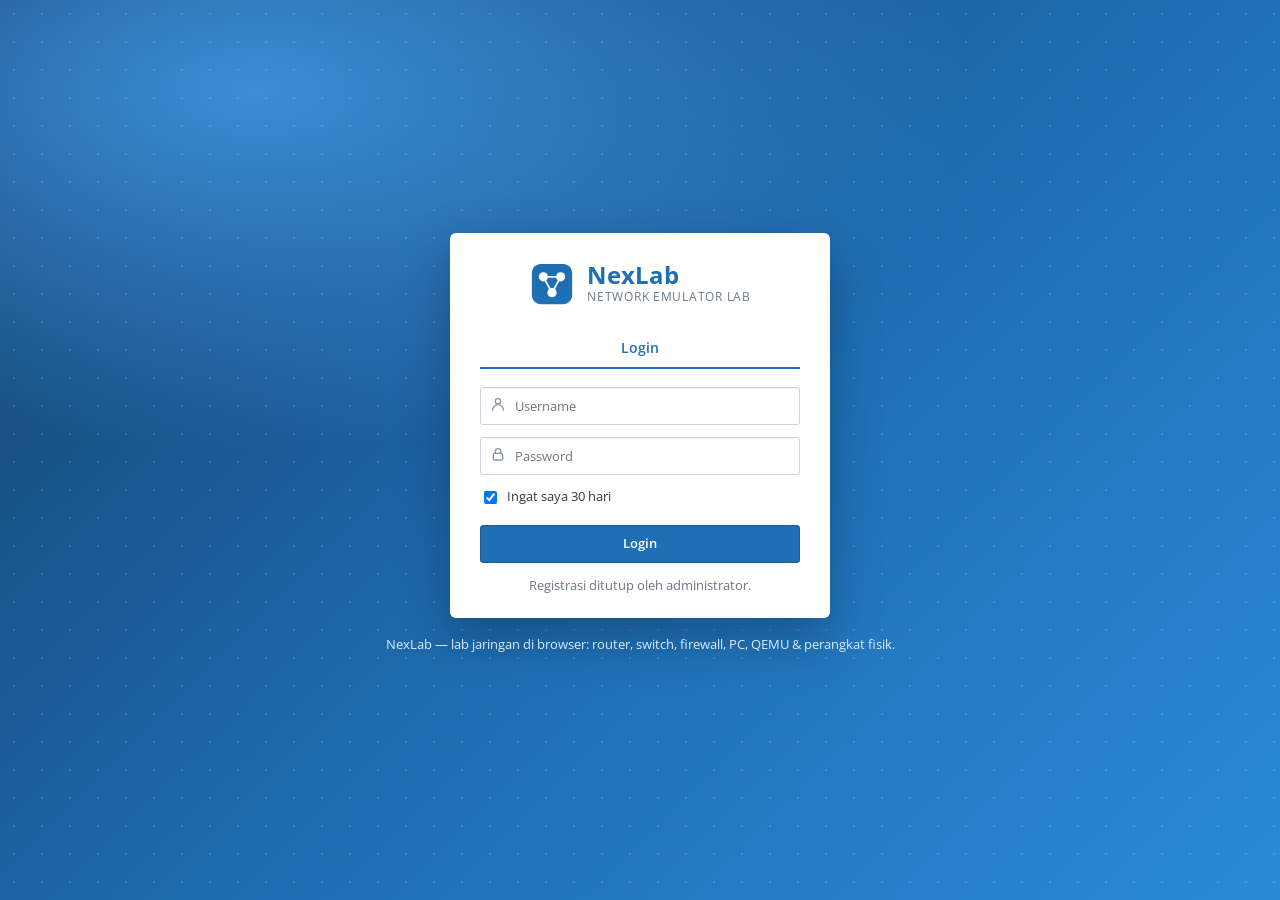
==== static/index.html @ fd07cc20 "Add OS-specific installers and release workflows Co-authored-by: Copilot <223556219+Copilot@users.no" ====
<!doctype html>
<html lang="id">
<head>
<meta charset="utf-8">
<meta name="viewport" content="width=device-width,initial-scale=1">
<title>NexLab — Lab Jaringan Pribadi</title>
<link rel="icon" href="data:image/svg+xml,%3Csvg xmlns='http://www.w3.org/2000/svg' viewBox='0 0 32 32'%3E%3Crect x='2' y='2' width='28' height='28' rx='6' fill='%231F6FB5'/%3E%3Ccircle cx='10' cy='11' r='3.2' fill='%23fff'/%3E%3Ccircle cx='22' cy='11' r='3.2' fill='%23fff'/%3E%3Ccircle cx='16' cy='22' r='3.2' fill='%23fff'/%3E%3Cpath d='M10 11L22 11L16 22Z' fill='none' stroke='%23fff' stroke-width='1.4'/%3E%3C/svg%3E">
<link rel="preconnect" href="https://fonts.googleapis.com">
<link href="https://fonts.googleapis.com/css2?family=Open+Sans:wght@400;600;700&family=JetBrains+Mono:wght@400;600&display=swap" rel="stylesheet">
<link rel="stylesheet" href="/static/vendor/xterm.css">
<link rel="stylesheet" href="/static/css/app.css?v=pnet3">
<script type="importmap">{"imports":{"three":"/static/vendor/three.module.min.js","three/addons/":"/static/vendor/addons/"}}</script>
</head>
<body>

<!-- ============ AUTH ============ -->
<section id="auth" class="hidden">
  <div class="auth-box">
    <div class="auth-logo">
      <svg class="brand-mark lg" viewBox="0 0 32 32"><rect x="2" y="2" width="28" height="28" rx="6" fill="#1F6FB5"/><circle cx="10" cy="11" r="3.2" fill="#fff"/><circle cx="22" cy="11" r="3.2" fill="#fff"/><circle cx="16" cy="22" r="3.2" fill="#fff"/><path d="M10 11L22 11L16 22Z" fill="none" stroke="#fff" stroke-width="1.2"/></svg>
      <div><div class="auth-title" id="brandTitle">NexLab</div><div class="auth-sub">Network Emulator Lab</div></div>
    </div>
    <div class="tabs" role="tablist">
      <button id="tabLogin" class="act" role="tab">Login</button>
      <button id="tabReg" role="tab">Daftar</button>
    </div>
    <form id="fLogin">
      <div class="field ico"><label for="lu">Username</label><span class="fi" data-ico="user"></span><input class="input" id="lu" autocomplete="username" placeholder="Username" required></div>
      <div class="field ico"><label for="lp">Password</label><span class="fi" data-ico="lock"></span><input class="input" id="lp" type="password" autocomplete="current-password" placeholder="Password" required></div>
      <label class="check"><input type="checkbox" id="lr" checked> Ingat saya 30 hari</label>
      <div class="err" id="lerr"></div>
      <button class="btn primary block">Login</button>
    </form>
    <form id="fReg" class="hidden">
      <div class="field"><label for="rn">Nama lengkap</label><input class="input" id="rn" autocomplete="name"></div>
      <div class="field"><label for="ru">Username</label><input class="input" id="ru" autocomplete="username" required pattern="[a-z0-9_.\-]{3,32}" title="3-32 karakter: huruf kecil, angka, . _ -"></div>
      <div class="field"><label for="rp">Password</label><input class="input" id="rp" type="password" minlength="6" autocomplete="new-password" required></div>
      <div class="field"><label for="rp2">Ulangi password</label><input class="input" id="rp2" type="password" minlength="6" autocomplete="new-password" required></div>
      <div class="err" id="rerr"></div>
      <button class="btn primary block">Buat akun</button>
    </form>
    <p class="auth-note" id="authNote"></p>
  </div>
  <p class="auth-foot">NexLab — lab jaringan di browser: router, switch, firewall, PC, QEMU &amp; perangkat fisik.</p>
</section>

<!-- ============ APP SHELL ============ -->
<section id="shell" class="hidden">
  <header class="topbar">
    <div class="brand"><svg class="brand-mark" viewBox="0 0 32 32"><rect x="2" y="2" width="28" height="28" rx="6" fill="#fff"/><circle cx="10" cy="11" r="3.2" fill="#1F6FB5"/><circle cx="22" cy="11" r="3.2" fill="#1F6FB5"/><circle cx="16" cy="22" r="3.2" fill="#1F6FB5"/><path d="M10 11L22 11L16 22Z" fill="none" stroke="#1F6FB5" stroke-width="1.2"/></svg><span class="appTitle">NexLab</span></div>
    <nav class="nav">
      <a href="#/labs" data-nav="labs" data-ico="home">Main</a>
      <a href="#/system" data-nav="system" data-ico="gauge">Status sistem</a>
      <a href="#/users" data-nav="users" data-ico="users" class="admin-only">Manajemen user</a>
      <a href="#/help" data-nav="help" data-ico="help">Panduan</a>
    </nav>
    <div class="user-chip">
      <button class="user-btn" id="avatarBtn" title="Akun"><span class="avatar" data-ico="user"></span><span id="whoami"></span><span class="car" data-ico="caret"></span></button>
    </div>
  </header>
  <main id="view" class="page"></main>
</section>

<div id="toasts" aria-live="polite"></div>

<script src="/static/vendor/xterm.js"></script>
<script src="/static/vendor/addon-fit.js"></script>
<script src="/static/js/icons.js?v=pnet3"></script>
<script src="/static/js/console.js?v=pnet3"></script>
<script src="/static/js/guide-data.js?v=pnet3"></script>
<script src="/static/js/guide.js?v=pnet3"></script>
<script src="/static/js/editor.js?v=pnet3"></script>
<script src="/static/js/editor-plus.js?v=pnet3"></script>
<script src="/static/js/app.js?v=pnet3"></script>
</body>
</html>
---- static/vendor/xterm.css ----
/**
 * Copyright (c) 2014 The xterm.js authors. All rights reserved.
 * Copyright (c) 2012-2013, Christopher Jeffrey (MIT License)
 * https://github.com/chjj/term.js
 * @license MIT
 *
 * Permission is hereby granted, free of charge, to any person obtaining a copy
 * of this software and associated documentation files (the "Software"), to deal
 * in the Software without restriction, including without limitation the rights
 * to use, copy, modify, merge, publish, distribute, sublicense, and/or sell
 * copies of the Software, and to permit persons to whom the Software is
 * furnished to do so, subject to the following conditions:
 *
 * The above copyright notice and this permission notice shall be included in
 * all copies or substantial portions of the Software.
 *
 * THE SOFTWARE IS PROVIDED "AS IS", WITHOUT WARRANTY OF ANY KIND, EXPRESS OR
 * IMPLIED, INCLUDING BUT NOT LIMITED TO THE WARRANTIES OF MERCHANTABILITY,
 * FITNESS FOR A PARTICULAR PURPOSE AND NONINFRINGEMENT. IN NO EVENT SHALL THE
 * AUTHORS OR COPYRIGHT HOLDERS BE LIABLE FOR ANY CLAIM, DAMAGES OR OTHER
 * LIABILITY, WHETHER IN AN ACTION OF CONTRACT, TORT OR OTHERWISE, ARISING FROM,
 * OUT OF OR IN CONNECTION WITH THE SOFTWARE OR THE USE OR OTHER DEALINGS IN
 * THE SOFTWARE.
 *
 * Originally forked from (with the author's permission):
 *   Fabrice Bellard's javascript vt100 for jslinux:
 *   http://bellard.org/jslinux/
 *   Copyright (c) 2011 Fabrice Bellard
 *   The original design remains. The terminal itself
 *   has been extended to include xterm CSI codes, among
 *   other features.
 */

/**
 *  Default styles for xterm.js
 */

.xterm {
    cursor: text;
    position: relative;
    user-select: none;
    -ms-user-select: none;
    -webkit-user-select: none;
}

.xterm.focus,
.xterm:focus {
    outline: none;
}

.xterm .xterm-helpers {
    position: absolute;
    top: 0;
    /**
     * The z-index of the helpers must be higher than the canvases in order for
     * IMEs to appear on top.
     */
    z-index: 5;
}

.xterm .xterm-helper-textarea {
    padding: 0;
    border: 0;
    margin: 0;
    /* Move textarea out of the screen to the far left, so that the cursor is not visible */
    position: absolute;
    opacity: 0;
    left: -9999em;
    top: 0;
    width: 0;
    height: 0;
    z-index: -5;
    /** Prevent wrapping so the IME appears against the textarea at the correct position */
    white-space: nowrap;
    overflow: hidden;
    resize: none;
}

.xterm .composition-view {
    /* TODO: Composition position got messed up somewhere */
    background: #000;
    color: #FFF;
    display: none;
    position: absolute;
    white-space: nowrap;
    z-index: 1;
}

.xterm .composition-view.active {
    display: block;
}

.xterm .xterm-viewport {
    /* On OS X this is required in order for the scroll bar to appear fully opaque */
    background-color: #000;
    overflow-y: scroll;
    cursor: default;
    position: absolute;
    right: 0;
    left: 0;
    top: 0;
    bottom: 0;
}

.xterm .xterm-screen {
    position: relative;
}

.xterm .xterm-screen canvas {
    position: absolute;
    left: 0;
    top: 0;
}

.xterm-char-measure-element {
    display: inline-block;
    visibility: hidden;
    position: absolute;
    top: 0;
    left: -9999em;
    line-height: normal;
}

.xterm.enable-mouse-events {
    /* When mouse events are enabled (eg. tmux), revert to the standard pointer cursor */
    cursor: default;
}

.xterm.xterm-cursor-pointer,
.xterm .xterm-cursor-pointer {
    cursor: pointer;
}

.xterm.column-select.focus {
    /* Column selection mode */
    cursor: crosshair;
}

.xterm .xterm-accessibility:not(.debug),
.xterm .xterm-message {
    position: absolute;
    left: 0;
    top: 0;
    bottom: 0;
    right: 0;
    z-index: 10;
    color: transparent;
    pointer-events: none;
}

.xterm .xterm-accessibility-tree:not(.debug) *::selection {
  color: transparent;
}

.xterm .xterm-accessibility-tree {
  font-family: monospace;
  user-select: text;
  white-space: pre;
}

.xterm .xterm-accessibility-tree > div {
  transform-origin: left;
  width: fit-content;
}

.xterm .live-region {
    position: absolute;
    left: -9999px;
    width: 1px;
    height: 1px;
    overflow: hidden;
}

.xterm-dim {
    /* Dim should not apply to background, so the opacity of the foreground color is applied
     * explicitly in the generated class and reset to 1 here */
    opacity: 1 !important;
}

.xterm-underline-1 { text-decoration: underline; }
.xterm-underline-2 { text-decoration: double underline; }
.xterm-underline-3 { text-decoration: wavy underline; }
.xterm-underline-4 { text-decoration: dotted underline; }
.xterm-underline-5 { text-decoration: dashed underline; }

.xterm-overline {
    text-decoration: overline;
}

.xterm-overline.xterm-underline-1 { text-decoration: overline underline; }
.xterm-overline.xterm-underline-2 { text-decoration: overline double underline; }
.xterm-overline.xterm-underline-3 { text-decoration: overline wavy underline; }
.xterm-overline.xterm-underline-4 { text-decoration: overline dotted underline; }
.xterm-overline.xterm-underline-5 { text-decoration: overline dashed underline; }

.xterm-strikethrough {
    text-decoration: line-through;
}

.xterm-screen .xterm-decoration-container .xterm-decoration {
	z-index: 6;
	position: absolute;
}

.xterm-screen .xterm-decoration-container .xterm-decoration.xterm-decoration-top-layer {
	z-index: 7;
}

.xterm-decoration-overview-ruler {
    z-index: 8;
    position: absolute;
    top: 0;
    right: 0;
    pointer-events: none;
}

.xterm-decoration-top {
    z-index: 2;
    position: relative;
}



/* Derived from vs/base/browser/ui/scrollbar/media/scrollbar.css */

/* xterm.js customization: Override xterm's cursor style */
.xterm .xterm-scrollable-element > .scrollbar {
    cursor: default;
}

/* Arrows */
.xterm .xterm-scrollable-element > .scrollbar > .scra {
	cursor: pointer;
	font-size: 11px !important;
}

.xterm .xterm-scrollable-element > .visible {
	opacity: 1;

	/* Background rule added for IE9 - to allow clicks on dom node */
	background:rgba(0,0,0,0);

	transition: opacity 100ms linear;
	/* In front of peek view */
	z-index: 11;
}
.xterm .xterm-scrollable-element > .invisible {
	opacity: 0;
	pointer-events: none;
}
.xterm .xterm-scrollable-element > .invisible.fade {
	transition: opacity 800ms linear;
}

/* Scrollable Content Inset Shadow */
.xterm .xterm-scrollable-element > .shadow {
	position: absolute;
	display: none;
}
.xterm .xterm-scrollable-element > .shadow.top {
	display: block;
	top: 0;
	left: 3px;
	height: 3px;
	width: 100%;
	box-shadow: var(--vscode-scrollbar-shadow, #000) 0 6px 6px -6px inset;
}
.xterm .xterm-scrollable-element > .shadow.left {
	display: block;
	top: 3px;
	left: 0;
	height: 100%;
	width: 3px;
	box-shadow: var(--vscode-scrollbar-shadow, #000) 6px 0 6px -6px inset;
}
.xterm .xterm-scrollable-element > .shadow.top-left-corner {
	display: block;
	top: 0;
	left: 0;
	height: 3px;
	width: 3px;
}
.xterm .xterm-scrollable-element > .shadow.top.left {
	box-shadow: var(--vscode-scrollbar-shadow, #000) 6px 0 6px -6px inset;
}
---- static/css/app.css ----
/* NexLab — PNETLab-style UI: blue navbar, dark collapsible sidebar, white topology canvas, bootstrap-like panels */
:root{
  --pri:#1F6FB5; --pri2:#185C98; --pri-l:#E8F1FA;
  --nav:#1F5F9E; --nav2:#174C80;
  --side:#2A3B4D; --side2:#344A60; --side3:#22313F; --side-t:#C9D4E0;
  --ink:#FFFFFF; --rack:#F4F6F9; --panel:#FFFFFF; --panel2:#F0F3F7; --line:#DDE2E8; --line2:#C5CDD7;
  --text:#2F3A45; --muted:#6C7886; --dim:#A0A9B4;
  --fiber:#E67E22; --aqua:#1F6FB5; --led:#27AE60; --amber:#D99A00; --red:#D9534F; --violet:#7E57C2;
  --r-s:3px; --r-m:4px; --r-l:6px;
  --f-disp:"Open Sans", "Segoe UI", Helvetica, Arial, sans-serif;
  --f-body:"Open Sans", "Segoe UI", Helvetica, Arial, sans-serif;
  --f-mono:"JetBrains Mono", "Cascadia Mono", Consolas, monospace;
}
*{box-sizing:border-box}
html,body{margin:0;height:100%;background:var(--rack);color:var(--text);font:13px/1.5 var(--f-body)}
body{overflow:hidden}
a{color:var(--pri)}
button,input,select,textarea{font:inherit;color:inherit}
:focus-visible{outline:2px solid #66AFE9;outline-offset:1px}
h1,h2,h3{font-family:var(--f-disp);font-weight:600;margin:0}
.hidden{display:none!important}
.muted{color:var(--muted)}
.mono{font-family:var(--f-mono)}
svg{flex:none}

/* ---------- buttons & inputs (bootstrap 3 feel) ---------- */
.btn{display:inline-flex;align-items:center;gap:6px;height:32px;padding:0 12px;border-radius:var(--r-s);
  border:1px solid #CCD3DB;background:#fff;color:#333;cursor:pointer;white-space:nowrap;text-decoration:none;font-size:13px;transition:background .12s,border-color .12s}
.btn:hover{background:#EEF1F4;border-color:#B4BEC9}
.btn.primary{background:var(--pri);border-color:var(--pri2);color:#fff}
.btn.primary:hover{background:var(--pri2)}
.btn.ghost{background:transparent;border-color:transparent}
.btn.ghost:hover{background:var(--panel2)}
.btn.danger{background:var(--red);border-color:#C9302C;color:#fff}
.btn.danger:hover{background:#C9302C}
.btn.success{background:#5CB85C;border-color:#4CAE4C;color:#fff}
.btn.success:hover{background:#449D44}
.btn.sm{height:28px;padding:0 9px;font-size:12.5px}
.btn.xs{height:24px;padding:0 6px;font-size:12px;gap:4px}
.btn.block{width:100%;justify-content:center;height:38px;font-weight:600}
.btn.on{border-color:var(--pri);color:var(--pri);background:var(--pri-l)}
.btn svg{width:15px;height:15px}
.btn.xs svg{width:13px;height:13px}
.field{display:flex;flex-direction:column;gap:4px;margin-bottom:12px}
.field label{font-size:12.5px;color:#555;font-weight:600}
.input,select.input,textarea.input{height:32px;padding:0 10px;border-radius:var(--r-s);border:1px solid #CCD3DB;
  background:#fff;outline:none;width:100%;box-shadow:inset 0 1px 1px rgba(0,0,0,.05);transition:border-color .12s,box-shadow .12s}
textarea.input{height:auto;padding:7px 10px;resize:vertical;font-family:var(--f-mono);font-size:12.5px}
.input:focus{border-color:#66AFE9;box-shadow:inset 0 1px 1px rgba(0,0,0,.05),0 0 0 3px rgba(102,175,233,.25)}
.input.sm{height:28px;font-size:12.5px}
.row{display:flex;gap:10px;align-items:center}
.grow{flex:1}
.check{display:flex;gap:7px;align-items:center;cursor:pointer;font-size:13px}
.err{color:var(--red);font-size:12.5px;min-height:18px}

/* ---------- auth (PNETLab login card) ---------- */
#auth{position:fixed;inset:0;display:flex;flex-direction:column;align-items:center;justify-content:center;padding:20px;
  background:radial-gradient(1200px 600px at 20% 10%,#3C8DD6 0,transparent 60%),linear-gradient(135deg,#123E6B 0%,#1F6FB5 55%,#2B8AD8 100%)}
#auth::before{content:"";position:absolute;inset:0;opacity:.12;pointer-events:none;
  background-image:radial-gradient(#fff 1.2px,transparent 1.4px);background-size:28px 28px}
.auth-box{position:relative;width:100%;max-width:380px;background:#fff;border-radius:var(--r-l);box-shadow:0 20px 50px rgba(5,25,50,.35);padding:28px 30px 22px}
.auth-logo{display:flex;align-items:center;gap:12px;justify-content:center}
.auth-title{font-size:24px;font-weight:700;color:var(--pri);line-height:1.1}
.auth-sub{font-size:12px;color:var(--muted);letter-spacing:.06em;text-transform:uppercase}
.brand{display:flex;align-items:center;gap:9px;font-weight:700;font-size:18px}
.brand-mark{width:28px;height:28px}
.brand-mark.lg{width:46px;height:46px}
.tabs{display:flex;border-bottom:1px solid var(--line);margin:22px 0 18px}
.tabs button{flex:1;background:none;border:none;padding:9px;color:var(--muted);cursor:pointer;border-bottom:2px solid transparent;font-weight:600;font-size:13.5px;margin-bottom:-1px}
.tabs button.act{color:var(--pri);border-bottom-color:var(--pri)}
.field.ico{position:relative}
.field.ico label{position:absolute;width:1px;height:1px;overflow:hidden;clip:rect(0 0 0 0)}
.field.ico .fi{position:absolute;left:10px;top:9px;color:#8A96A3;pointer-events:none}
.field.ico .fi svg{width:16px;height:16px;display:block}
.field.ico .input{height:38px;padding-left:34px}
.auth-note{font-size:12.5px;color:var(--muted);margin:14px 0 0;text-align:center}
.auth-foot{position:relative;color:#DCEBFA;font-size:12.5px;margin-top:18px;text-align:center}

/* ---------- shell / navbar ---------- */
#shell{position:fixed;inset:0;display:flex;flex-direction:column}
.topbar{height:50px;display:flex;align-items:stretch;gap:14px;padding:0 14px;background:linear-gradient(var(--nav),var(--nav2));color:#fff;flex:none;box-shadow:0 1px 3px rgba(0,0,0,.2);z-index:5}
.topbar .brand{color:#fff}
.nav{display:flex;gap:0;margin-left:18px}
.nav a{display:flex;align-items:center;gap:7px;padding:0 14px;color:#D6E6F5;text-decoration:none;font-weight:600;font-size:13px;border-bottom:3px solid transparent;border-top:3px solid transparent}
.nav a svg{width:16px;height:16px}
.nav a:hover{color:#fff;background:rgba(255,255,255,.08)}
.nav a.act{color:#fff;background:rgba(0,0,0,.15);border-bottom-color:#7CC0FF}
.user-chip{display:flex;align-items:center;margin-left:auto}
.user-btn{display:flex;align-items:center;gap:8px;height:34px;padding:0 10px;border-radius:var(--r-s);background:rgba(255,255,255,.1);border:1px solid rgba(255,255,255,.2);color:#fff;cursor:pointer;font-weight:600}
.user-btn:hover{background:rgba(255,255,255,.18)}
.user-btn .avatar svg,.user-btn .car svg{width:16px;height:16px;display:block}
.page{flex:1;overflow:auto;padding:16px 18px}
.page-head{display:flex;align-items:flex-end;gap:16px;margin-bottom:14px;padding-bottom:10px;border-bottom:1px solid var(--line)}
.page-head h2{font-size:20px;color:#333}
.page-head p{margin:2px 0 0;color:var(--muted)}

/* ---------- panels/tables ---------- */
.panel{background:#fff;border:1px solid var(--line);border-radius:var(--r-m);padding:14px 16px;box-shadow:0 1px 2px rgba(0,0,0,.04)}
.panel>h3:first-child{margin:-14px -16px 12px!important;padding:9px 14px;background:linear-gradient(#FAFBFC,#F1F4F7);border-bottom:1px solid var(--line);border-radius:var(--r-m) var(--r-m) 0 0;font-size:13.5px!important;color:#333}
.cols{display:grid;grid-template-columns:repeat(auto-fit,minmax(340px,1fr));gap:14px}
table.t{width:100%;border-collapse:collapse;font-size:13px}
table.t th{text-align:left;color:#333;font-weight:600;padding:7px 9px;border-bottom:2px solid var(--line);background:#F7F9FB;white-space:nowrap}
table.t td{padding:7px 9px;border-bottom:1px solid #EAEEF2;vertical-align:middle}
table.t tbody tr:nth-child(even) td{background:#FBFCFD}
table.t tr:hover td{background:#F2F7FC}
.kv{display:grid;grid-template-columns:auto 1fr;gap:5px 16px;font-size:13px}
.kv dt{color:var(--muted)}.kv dd{margin:0}
.yes{color:var(--led);font-weight:600}.no{color:var(--red);font-weight:600}
.meter{height:6px;background:#E6EAEE;border-radius:3px;overflow:hidden;margin-top:6px}
.meter i{display:block;height:100%;background:var(--pri)}
.url{font-family:var(--f-mono);font-size:14px;color:var(--pri)}
.led{display:inline-block;width:9px;height:9px;border-radius:50%;background:#B5BDC6;vertical-align:middle}
.led.on{background:var(--led);box-shadow:0 0 0 2px rgba(39,174,96,.2)}
.empty{border:1px dashed var(--line2);border-radius:var(--r-m);padding:40px;text-align:center;color:var(--muted);background:#fff}
.badge{display:inline-block;padding:1px 7px;border-radius:9px;font-size:11.5px;font-weight:600;background:#E6EAEE;color:#555}
.badge.on{background:#DFF3E7;color:#1E8449}

/* ---------- system gauges ---------- */
.gauges{display:grid;grid-template-columns:repeat(auto-fit,minmax(170px,1fr));gap:14px;margin-bottom:14px}
.gauge{background:#fff;border:1px solid var(--line);border-radius:var(--r-m);padding:14px 10px 12px;text-align:center}
.gauge svg{width:118px;height:118px}
.gg-bg{fill:none;stroke:#E8ECF0;stroke-width:9}
.gg-fg{fill:none;stroke-width:9;stroke-linecap:round;transition:stroke-dasharray .4s}
.gg-val{font:700 19px var(--f-body);fill:#333}
.gg-lbl{font-weight:700;color:#333;margin-top:4px}
.gg-sub{font-size:12px;color:var(--muted)}

/* ---------- lab manager (file manager + preview) ---------- */
.fm{display:grid;grid-template-columns:minmax(0,1fr) 380px;gap:14px;align-items:start}
.fm-main,.fm-prev{background:#fff;border:1px solid var(--line);border-radius:var(--r-m);box-shadow:0 1px 2px rgba(0,0,0,.04);overflow:hidden}
.fm-head{display:flex;align-items:center;gap:10px;padding:9px 14px;background:linear-gradient(#FAFBFC,#F1F4F7);border-bottom:1px solid var(--line);font-weight:700;color:#333}
.fm-head svg{width:16px;height:16px;color:var(--pri)}
.crumb{font-weight:400;color:var(--muted);font-family:var(--f-mono);font-size:12.5px}
.fm-tools{display:flex;flex-wrap:wrap;gap:6px;align-items:center;padding:9px 12px;border-bottom:1px solid var(--line)}
.fm-tools .input{width:200px}
.fm-t td:first-child,.fm-t th:first-child{width:34px;text-align:center}
.fm-t tr{cursor:pointer;user-select:none}
.fm-t tr.sel td{background:#D9EAF8!important}
.fm-name{display:flex;align-items:center;gap:8px;font-weight:600;color:#2C3E50}
.fm-name svg{width:18px;height:18px;color:var(--pri)}
.fm-t .muted{font-size:12.5px}
.fm-prev .pv-thumb{height:230px;background:#fff;border-bottom:1px solid var(--line)}
.fm-prev .pv-thumb svg{width:100%;height:100%}
.pv-body{padding:12px 16px 16px}
.pv-body h3{font-size:16px;color:#2C3E50;margin-bottom:4px}
.pv-actions{display:flex;gap:6px;margin-top:14px;flex-wrap:wrap}
.pv-empty{padding:60px 20px;text-align:center;color:var(--muted)}
.lab-thumb svg{width:100%;height:100%}
@media (max-width:980px){.fm{grid-template-columns:1fr}.fm-prev{order:-1}}

/* ---------- editor (PNETLab topology workspace) ---------- */
#editor{flex:1;position:relative;min-height:0;background:#fff;overflow:hidden}
.sidebar{position:absolute;left:0;top:0;bottom:0;width:44px;z-index:40;background:var(--side);color:var(--side-t);
  display:flex;flex-direction:column;overflow:hidden;transition:width .16s ease;box-shadow:1px 0 4px rgba(0,0,0,.25)}
.sidebar:hover,.sidebar:focus-within,.sidebar.open{width:224px}
.sb-logo{height:46px;flex:none;display:flex;align-items:center;gap:10px;padding:0 8px;background:var(--side3);color:#fff;font-weight:700;white-space:nowrap}
.sb-logo .brand-mark{width:28px;height:28px}
.sb-item{display:flex;align-items:center;gap:13px;height:38px;flex:none;padding:0 0 0 11px;width:100%;white-space:nowrap;cursor:pointer;
  border:0;border-left:3px solid transparent;background:none;color:inherit;text-align:left;font-size:13px;text-decoration:none}
.sb-item svg{width:18px;height:18px;flex:none}
.sb-item span{opacity:0;transition:opacity .12s}
.sb-item .k{margin-left:auto;margin-right:10px;font-size:11px;color:#8193A6;font-family:var(--f-mono)}
.sidebar:hover .sb-item span,.sidebar:focus-within .sb-item span,.sidebar.open .sb-item span{opacity:1}
.sb-item:hover{background:var(--side2);color:#fff}
.sb-item.on{border-left-color:#4AA3E8;background:var(--side3);color:#fff}
.sb-sep{height:1px;background:var(--side3);margin:4px 0;flex:none}
.sb-spacer{flex:1;min-height:6px}
.canvas-wrap{position:absolute;left:44px;top:0;right:0;bottom:0;overflow:hidden;background:#fff}
#map3dHost{position:absolute;left:44px;top:0;right:0;bottom:0;min-height:0;background:#fff}
#canvas{width:100%;height:100%;display:block;cursor:default;user-select:none;background:#fff}
#canvas.placing{cursor:copy}#canvas.linking{cursor:crosshair}#canvas.panning{cursor:grabbing}
.ed-name{position:absolute;left:12px;top:10px;z-index:5;display:flex;align-items:center;gap:8px;background:rgba(255,255,255,.92);border:1px solid var(--line);border-radius:var(--r-s);padding:4px 10px;font-weight:700;color:#2C3E50;box-shadow:0 1px 3px rgba(0,0,0,.06);max-width:46%}
.ed-name span{overflow:hidden;text-overflow:ellipsis;white-space:nowrap}
.ed-name svg{width:16px;height:16px;color:var(--pri)}
.ed-name .lock{color:var(--muted);font-weight:400;font-size:12px}
.node .hitbox{fill:transparent}
.node .selbox{fill:none;stroke:none}
.node:hover .selbox{stroke:#B9CDE2;stroke-dasharray:3 3;stroke-width:1}
.node.sel .selbox{stroke:var(--pri);stroke-dasharray:4 3;stroke-width:1.6;fill:rgba(31,111,181,.06)}
.node .ico{transition:filter .2s,opacity .2s}
.node:not(.run) .ico{filter:grayscale(1) brightness(1.08);opacity:.62}
.node .label{fill:#1E2A36;font:600 12px var(--f-body);text-anchor:middle;paint-order:stroke;stroke:#fff;stroke-width:3.5px}
.node .sub{fill:#5D6D7E;font:10.5px var(--f-mono);text-anchor:middle;paint-order:stroke;stroke:#fff;stroke-width:3.5px}
.node .plug{opacity:0;cursor:crosshair;transition:opacity .12s}
.node:hover .plug{opacity:1}
.node .plug circle{fill:#F39C12;stroke:#fff;stroke-width:1.5}
.node .plug path{fill:none;stroke:#fff;stroke-width:1.6;stroke-linecap:round}
#canvas.linking .node .plug{display:none}
.link line.wire{stroke:#3B4652;stroke-width:2}
.link.fiber line.wire{stroke:var(--fiber);stroke-width:2.2}
.link.mixed line.wire{stroke:var(--amber);stroke-dasharray:6 5}
.link.wireless line.wire{stroke:#3498DB;stroke-dasharray:3 5;stroke-width:2}
.link line.hit{stroke:transparent;stroke-width:14;cursor:pointer}
.link:hover line.wire{stroke-width:3}
.link.sel line.wire{stroke:var(--pri);stroke-width:3}
.link .end{stroke:#fff;stroke-width:1.5}
.st-up{fill:var(--led)}.st-down{fill:var(--red)}.st-wait{fill:#F1C40F}.st-off{fill:var(--red);opacity:.55}
.ifl rect{fill:#fff;stroke:#9AA5B1;stroke-width:1}
.ifl text{fill:#1E2A36;font:600 10px var(--f-mono);text-anchor:middle}
.link.sel .ifl rect{stroke:var(--pri)}
.note.sticky rect{fill:#FFFBD8;stroke:#E2D58B}
.note.sticky text{fill:#4A4520;font:12.5px var(--f-body)}
.note.sticky.sel rect{stroke:var(--pri);stroke-width:1.6;stroke-dasharray:4 3}
.packet{fill:#F39C12;stroke:#fff;stroke-width:2;filter:drop-shadow(0 0 4px rgba(243,156,18,.8))}
.packet.fail{fill:var(--red)}
.hint{position:absolute;left:50%;top:12px;transform:translateX(-50%);background:#333;color:#fff;padding:6px 14px;border-radius:var(--r-s);font-size:12.5px;pointer-events:none;box-shadow:0 2px 8px rgba(0,0,0,.2);z-index:6}
.zoomctl{position:absolute;right:12px;bottom:12px;display:flex;flex-direction:column;align-items:center;gap:0;background:#fff;border:1px solid var(--line2);border-radius:var(--r-s);box-shadow:0 1px 4px rgba(0,0,0,.1);z-index:6;transition:right .16s}
.zoomctl .btn{width:32px;height:30px;justify-content:center;padding:0;border:0;border-radius:0;font-size:16px;font-weight:700}
.zoomctl .zv{font-size:10.5px;color:var(--muted);padding:2px 0;border-top:1px solid var(--line);border-bottom:1px solid var(--line);width:100%;text-align:center}
#editor.ins-open .zoomctl{right:352px}
.statusbar{position:absolute;left:12px;bottom:10px;z-index:5;display:flex;flex-wrap:wrap;gap:6px 14px;align-items:center;max-width:calc(100% - 80px);
  background:rgba(255,255,255,.92);border:1px solid var(--line);border-radius:var(--r-s);padding:4px 10px;font-size:12px;color:var(--muted)}
#editor.ins-open .statusbar{max-width:calc(100% - 430px)}
.statusbar .warn{color:#A66F00;font-weight:600}
.inspector{position:absolute;right:0;top:0;bottom:0;width:340px;z-index:30;background:#fff;border-left:1px solid var(--line2);box-shadow:-3px 0 12px rgba(0,0,0,.08);display:flex;flex-direction:column}
.ins-head{height:40px;flex:none;display:flex;align-items:center;gap:8px;padding:0 6px 0 14px;background:linear-gradient(#FAFBFC,#EEF2F6);border-bottom:1px solid var(--line);font-weight:700;color:#333;text-transform:uppercase;font-size:12.5px;letter-spacing:.03em}
.ins-body{flex:1;overflow:auto;padding:14px}
.inspector h3,.ins-body h3{font-size:15px;display:flex;gap:10px;align-items:center}
.inspector h5,.modal h5{font:700 11.5px var(--f-body);color:#555;margin:16px 0 7px;text-transform:uppercase;letter-spacing:.04em;padding-bottom:4px;border-bottom:1px solid #EEF1F4}
.ed-title{font-weight:700;font-size:14px;padding:3px 7px;border-radius:var(--r-s);border:1px solid transparent;background:none;min-width:120px}
.ed-title:hover,.ed-title:focus{border-color:var(--line2);outline:none}
.ins-actions{display:flex;flex-wrap:wrap;gap:5px;margin:12px 0}
.iflist{font-family:var(--f-mono);font-size:12px;max-height:240px;overflow:auto;border:1px solid var(--line);border-radius:var(--r-s)}
.iflist div{display:flex;justify-content:space-between;gap:8px;padding:4px 9px;border-bottom:1px solid #EEF1F4}
.iflist div:nth-child(even){background:#FAFBFC}
.iflist div:last-child{border:0}
.tip{font-size:12.5px;color:#31708F;background:#D9EDF7;border:1px solid #BCE8F1;border-radius:var(--r-s);padding:9px 11px;margin-top:10px}
.tip b{color:#245269}
.sep{width:1px;height:22px;background:var(--line);margin:0 4px}

/* popovers / menus / modal / toast */
.pop{position:fixed;z-index:80;background:#fff;border:1px solid rgba(0,0,0,.15);border-radius:var(--r-m);box-shadow:0 6px 18px rgba(0,0,0,.18);padding:4px 0;min-width:200px;max-height:380px;overflow:auto}
.pop .mi{display:flex;align-items:center;gap:10px;padding:6px 14px;cursor:pointer;font-size:13px;color:#333}
.pop .mi .ic{width:16px;display:inline-flex;color:#5D6D7E}
.pop .mi .ic svg{width:15px;height:15px}
.pop .mi .lb{flex:1}
.pop .mi:hover{background:var(--pri);color:#fff}
.pop .mi:hover .ic,.pop .mi:hover .k{color:#fff}
.pop .mi.dis{opacity:.4;pointer-events:none}
.pop .mi .k{color:var(--dim);font-family:var(--f-mono);font-size:11.5px}
.pop .hd{padding:6px 14px;margin:-4px 0 4px;background:#F1F4F7;border-bottom:1px solid var(--line);color:#2C3E50;font-weight:700;font-size:12.5px}
.pop hr{border:0;border-top:1px solid #E6EAEE;margin:4px 0}
.modal-bg{position:fixed;inset:0;background:rgba(0,0,0,.45);z-index:70;display:grid;place-items:center;padding:20px}
.modal{width:min(560px,100%);max-height:90vh;overflow:auto;background:#fff;border:1px solid rgba(0,0,0,.2);border-radius:var(--r-l);padding:0 20px 18px;box-shadow:0 10px 40px rgba(0,0,0,.35)}
.modal.wide{width:min(900px,100%)}
.modal>h3:first-child{position:sticky;top:0;z-index:1;margin:0 -20px 16px;padding:12px 20px;background:linear-gradient(#FAFBFC,#EEF2F6);border-bottom:1px solid var(--line);font-size:13.5px;text-transform:uppercase;letter-spacing:.04em;color:#2C3E50}
.modal pre{background:#1E1E1E;color:#E5E5E5;border:1px solid #111;border-radius:var(--r-s);padding:12px;max-height:60vh;overflow:auto;font:12.5px/1.45 var(--f-mono);margin:0}
.modal .tabs{margin:0 0 12px}
.modal-foot{display:flex;justify-content:flex-end;gap:8px;margin:16px -20px -18px;padding:12px 20px;border-top:1px solid var(--line);background:#FAFBFC}
.tpl-list{display:flex;flex-direction:column;gap:6px}
.tpl{display:flex;gap:10px;align-items:center;padding:8px 12px;border:1px solid var(--line);border-radius:var(--r-s);cursor:pointer}
.tpl:has(input:checked){border-color:var(--pri);background:var(--pri-l)}
.an-prev{display:flex;gap:12px;align-items:center;padding:10px 12px;border:1px solid var(--line);border-radius:var(--r-s);background:#FAFBFC;margin-bottom:12px}
.an-prev b{display:block;color:#2C3E50}
.an-prev p{margin:2px 0 0;font-size:12.5px;color:var(--muted)}
.conn{display:grid;grid-template-columns:1fr 1fr;gap:14px}
.conn .side{border:1px solid var(--line);border-radius:var(--r-s);padding:12px;text-align:center;background:#FAFBFC}
.conn .side b{display:block;margin:4px 0 8px;color:#2C3E50}
.cfg2{display:grid;grid-template-columns:190px 1fr;gap:12px;min-height:360px}
.cfg2 .lst{border:1px solid var(--line);border-radius:var(--r-s);overflow:auto;max-height:60vh}
.cfg2 .lst div{display:flex;align-items:center;gap:8px;padding:6px 10px;border-bottom:1px solid #EEF1F4;cursor:pointer}
.cfg2 .lst div:hover{background:#F2F7FC}
.cfg2 .lst div.act{background:var(--pri);color:#fff}
.tbl-wrap{overflow:auto;max-height:62vh;border:1px solid var(--line);border-radius:var(--r-s)}
.tbl-wrap table.t th{position:sticky;top:0}
#toasts{position:fixed;right:16px;top:60px;z-index:90;display:flex;flex-direction:column;gap:8px}
.toast{background:#DFF0D8;color:#3C763D;border:1px solid #D6E9C6;padding:10px 14px;border-radius:var(--r-m);max-width:380px;font-size:13px;box-shadow:0 4px 14px rgba(0,0,0,.15)}
.toast.bad{background:#F2DEDE;color:#A94442;border-color:#EBCCD1}

/* console windows (PNETLab HTML console) */
.cwin{position:fixed;z-index:50;width:720px;height:440px;min-width:360px;min-height:220px;background:#000;border:1px solid #1A252F;border-radius:var(--r-m);display:flex;flex-direction:column;box-shadow:0 12px 40px rgba(0,0,0,.45);resize:both;overflow:hidden}
.cwin.max{left:52px!important;top:58px!important;width:calc(100vw - 60px)!important;height:calc(100vh - 66px)!important}
.cwin-bar{height:30px;flex:none;display:flex;align-items:center;gap:8px;padding:0 4px 0 10px;background:linear-gradient(#3A4D61,#2A3B4D);color:#fff;border-bottom:1px solid #111;cursor:move;font-weight:600;font-size:12.5px}
.cwin-bar .muted{color:#AFC0D1}
.cwin-bar .btn{height:22px;padding:0 7px;color:#fff;border-color:transparent;background:transparent}
.cwin-bar .btn:hover{background:rgba(255,255,255,.15)}
.cwin-term{flex:1;padding:4px 2px 2px 6px;min-height:0;background:#000}
.cwin-term .xterm{height:100%}
body.popout{background:#000}
body.popout .cwin{inset:0;width:100%!important;height:100%!important;border:0;border-radius:0;resize:none}

@media (prefers-reduced-motion:reduce){*{animation:none!important;transition:none!important}}
@media (max-width:900px){
  .inspector{width:100%}
  #editor.ins-open .zoomctl{right:12px}
  .nav a{padding:0 9px}.nav a span{display:none}
  .topbar .appTitle{display:none}
}
#gTemp{pointer-events:none}
.seg{display:flex;gap:2px;background:#fff;border:1px solid var(--line);border-radius:var(--r-s);padding:2px}
.seg .btn{border-color:transparent;background:transparent}
.seg .btn.on{background:var(--pri);color:#fff;border-color:var(--pri2)}
#editor.mode3d .canvas-wrap,#editor.mode3d .inspector{display:none}

/* guide drawer */
.guide{position:fixed;right:0;top:0;bottom:0;width:min(480px,100vw);z-index:65;background:#fff;border-left:1px solid var(--line2);box-shadow:-6px 0 24px rgba(0,0,0,.18);display:flex;flex-direction:column}
.g-head{display:flex;align-items:center;padding:10px 12px 10px 16px;background:linear-gradient(var(--nav),var(--nav2));color:#fff}
.g-head h3{font-size:15px}
.g-head .btn{color:#fff}
.g-head .btn:hover{background:rgba(255,255,255,.15)}
.g-search{padding:10px 16px;border-bottom:1px solid var(--line);background:#F7F9FB}
.g-search .input{height:36px}
.g-body{flex:1;overflow:auto;padding:12px 16px 40px}
.g-chips{display:flex;flex-wrap:wrap;gap:6px;margin-bottom:6px}
.chip{border:1px solid var(--line2);background:#fff;border-radius:14px;padding:2px 10px;font-size:12.5px;cursor:pointer;color:#333}
.chip:hover{border-color:var(--pri);color:var(--pri)}
.g-cat{font:700 12px var(--f-body);color:var(--pri);margin:18px 0 8px;text-transform:uppercase;letter-spacing:.04em}
.g-card{display:flex;flex-direction:column;align-items:flex-start;gap:2px;width:100%;text-align:left;background:#fff;border:1px solid var(--line);border-radius:var(--r-s);padding:8px 12px;margin-bottom:6px;cursor:pointer}
.g-card:hover{border-color:var(--pri);background:#F5F9FD}
.g-title{font-weight:600;color:#2C3E50}
.g-meta,.g-count{font-size:12px;color:var(--muted);margin:0}
.g-h{font-size:18px;margin:10px 0 2px;color:#2C3E50}
.g-body p,.g-pagebody p{font-size:13px;color:#3D4852}
.g-step{display:flex;gap:10px;margin:14px 0}
.g-num{flex:none;width:24px;height:24px;border-radius:50%;background:var(--pri);color:#fff;display:grid;place-items:center;font:700 12px var(--f-body)}
.g-stepc{flex:1;min-width:0}
.g-stepc p{margin:4px 0 6px}
.g-code{border:1px solid #111;border-radius:var(--r-s);overflow:hidden;margin-top:6px;background:#1E1E1E}
.g-code-bar{display:flex;align-items:center;gap:4px;padding:3px 4px 3px 10px;background:#2D2D2D;font-size:12px;color:#BBB}
.g-code-bar .btn{height:22px;font-size:12px;color:#ddd}
.g-code-bar .btn:hover{background:rgba(255,255,255,.12)}
.g-code pre{margin:0;padding:10px 12px;font:12.5px/1.5 var(--f-mono);color:#E5E5E5;overflow:auto;white-space:pre}
.g-sub{font:700 13px var(--f-body);color:var(--pri);margin:20px 0 6px}
.g-tips{padding-left:18px;font-size:13px;color:#3D4852}
.g-tips li{margin-bottom:5px}
.g-calc{background:#FAFBFC;border:1px solid var(--line);border-radius:var(--r-m);padding:14px;margin:10px 0}
.g-calc .row.wrap{flex-wrap:wrap}.g-calc .row.wrap .field{width:calc(50% - 5px)}
.g-res{margin-top:6px}
.g-pagewrap{max-width:900px;background:#fff;border:1px solid var(--line);border-radius:var(--r-m);padding:16px 20px}
.g-pagebody{margin-top:14px}

/* map 3d */
.m3{display:grid;grid-template-columns:200px 1fr 330px;height:100%;min-height:0}
.m3-pal{border-right:1px solid var(--line);background:var(--rack);overflow:auto;padding:8px 10px 20px}
.m3-pal h4{margin:14px 4px 6px;font:700 11.5px var(--f-body);color:#555;text-transform:uppercase;letter-spacing:.04em}
.m3-item{display:block;width:100%;text-align:left;padding:5px 10px;margin-bottom:3px;border-radius:var(--r-s);border:1px solid var(--line);background:#fff;cursor:pointer;font-size:12.5px;color:#333}
.m3-item:hover{background:#F2F7FC;border-color:var(--line2)}
.m3-item.on{border-color:var(--pri);color:#fff;background:var(--pri)}
.m3-tpl{border-style:dashed}
.m3-stage{position:relative;display:flex;flex-direction:column;min-width:0;min-height:0}
.m3-bar{display:flex;align-items:center;gap:8px;padding:6px 10px;border-bottom:1px solid var(--line);background:var(--rack);flex-wrap:wrap}
.m3-sel{height:28px;width:auto;font-size:13px;padding:0 6px}
.m3-canvas{flex:1;min-height:0;position:relative}
.m3-canvas canvas{display:block;width:100%!important;height:100%!important}
.m3-hint{display:none;position:absolute;left:50%;top:56px;transform:translateX(-50%);background:#333;color:#fff;padding:6px 14px;border-radius:var(--r-s);font-size:12.5px;pointer-events:none;max-width:80%;text-align:center}
.m3-side{border-left:1px solid var(--line);background:#fff;display:flex;flex-direction:column;min-height:0}
.m3-tabs{display:flex;border-bottom:1px solid var(--line);background:var(--rack)}
.m3-tabs button{flex:1;background:none;border:none;padding:9px 4px;color:var(--muted);cursor:pointer;border-bottom:2px solid transparent;font-size:12.5px;font-weight:600}
.m3-tabs button.act{color:var(--pri);border-bottom-color:var(--pri);background:#fff}
.m3-panel{flex:1;overflow:auto;padding:14px}
.m3-panel h3{font-size:15px;margin-bottom:6px}
.m3-panel h5{font:700 11.5px var(--f-body);color:#555;margin:16px 0 6px;text-transform:uppercase}
.m3-panel .row .field{flex:1;min-width:0}
@media (max-width:1100px){.m3{grid-template-columns:150px 1fr}.m3-side{display:none}}
.input.m3-sel{height:28px;width:auto;max-width:220px;font-size:13px;padding:0 6px}
.m3-bar label{font-size:13px}

/* ---------- workspace overlays: lab name + timer, PT tool bar, realtime/simulation switch ---------- */
.ed-top{position:absolute;left:12px;top:10px;z-index:5;display:flex;gap:8px;align-items:center;max-width:50%;transition:left .16s}
.ed-top .ed-name{position:static;max-width:none;min-width:0}
.ed-timer{background:#fff;border:1px solid var(--line);border-radius:var(--r-s);padding:4px 10px;font:600 13px var(--f-mono);color:#2C3E50;white-space:nowrap;box-shadow:0 1px 3px rgba(0,0,0,.06)}
.ed-timer.late{color:#fff;background:var(--red);border-color:#C9302C}
.ptbar{position:absolute;right:12px;top:10px;z-index:6;display:flex;flex-direction:column;background:#fff;border:1px solid var(--line2);border-radius:var(--r-s);box-shadow:0 1px 4px rgba(0,0,0,.1);overflow:hidden;transition:right .16s}
.ptbar .btn{width:34px;height:31px;border:0;border-radius:0;justify-content:center;padding:0}
.ptbar .btn.on{background:var(--pri);color:#fff}
.ptbar .btn svg{width:16px;height:16px}
.pt-sep{display:block;height:1px;background:var(--line)}
.modebar{position:absolute;right:56px;bottom:12px;z-index:6;display:flex;background:#fff;border:1px solid var(--line2);border-radius:var(--r-s);box-shadow:0 1px 4px rgba(0,0,0,.1);overflow:hidden;transition:right .16s}
.modebar .btn{border:0;border-radius:0;height:30px}
.modebar .btn.on{background:var(--pri);color:#fff}
#canvas.tooling{cursor:crosshair}
#editor.ins-open .ptbar{right:352px}
#editor.ins-open .modebar{right:396px}
#editor.simmode .zoomctl,#editor.simmode .ptbar{right:372px}
#editor.simmode .modebar{right:416px}
#editor.simmode .statusbar{max-width:calc(100% - 820px)}
#editor.wb-open .ed-top{left:352px}
#editor.wb-open .statusbar,#editor.wb-open .pdubox{left:352px}
.btn[disabled]{opacity:.55;cursor:not-allowed}

/* ---------- side panels (workbook on the left, simulation on the right) ---------- */
.sidepanel{position:absolute;right:0;top:0;bottom:0;width:360px;z-index:25;background:#fff;border-left:1px solid var(--line2);box-shadow:-3px 0 12px rgba(0,0,0,.08);display:flex;flex-direction:column}
.sidepanel.wb{left:44px;right:auto;width:340px;border-left:0;border-right:1px solid var(--line2);box-shadow:3px 0 12px rgba(0,0,0,.08)}
.md h4,.md h5,.md h6,.ai-ans h4,.ai-ans h5,.ai-ans h6{margin:14px 0 6px;color:#2C3E50;font-size:14px}
.md p,.ai-ans p{margin:6px 0;font-size:13px;color:#3D4852}
.md ul,.md ol,.ai-ans ul,.ai-ans ol{padding-left:20px;margin:6px 0;font-size:13px}
.md li,.ai-ans li{margin-bottom:3px}
code{font-family:var(--f-mono);background:#EEF1F4;padding:1px 4px;border-radius:3px;font-size:12px}
.mdpre{background:#1E1E1E;color:#E5E5E5;padding:10px;border-radius:var(--r-s);overflow:auto;font:12px/1.45 var(--f-mono);margin:8px 0}
.checks div{display:flex;gap:8px;padding:5px 0;border-bottom:1px solid #EEF1F4;font-size:13px}
.checks .ck{width:14px;flex:none;color:var(--muted)}
.checks .ok .ck{color:var(--led)}.checks .bad .ck{color:var(--red)}
.score{font-size:14px;margin-left:6px}
.pdubox{position:absolute;left:12px;bottom:44px;z-index:6;width:min(560px,calc(100% - 140px));max-height:230px;overflow:auto;background:#fff;border:1px solid var(--line2);border-radius:var(--r-s);box-shadow:0 2px 8px rgba(0,0,0,.12);transition:left .16s}
.pdu-head{position:sticky;top:0;display:flex;gap:6px;align-items:center;padding:6px 8px;background:#F1F4F7;border-bottom:1px solid var(--line);font-size:12.5px}
.pdubox table.t th,.pdubox table.t td{padding:4px 7px;font-size:12px}
.sw{display:inline-block;width:12px;height:12px;border-radius:2px;vertical-align:middle}
.sidepanel.sim .tbl-wrap.ev{max-height:42vh}
.sidepanel.sim table.t th,.sidepanel.sim table.t td{padding:5px 6px;font-size:12px}
.sidepanel.sim tr{cursor:pointer}
.sidepanel.sim tr.cur td{background:#D9EAF8!important;font-weight:600}
.sidepanel.sim tr.future td{color:#A0A9B4}
.simctl{display:flex;gap:6px;align-items:center;flex-wrap:wrap;margin-top:10px}
.osi td{vertical-align:top;font-size:12.5px}
.kbd{font:12px var(--f-mono);border:1px solid var(--line2);border-bottom-width:2px;border-radius:3px;padding:1px 6px;background:#F7F9FB}

/* ---------- shapes, text, pictures ---------- */
.note.shape{cursor:move}
.note.shape .selbb{fill:none;stroke:var(--pri);stroke-width:1.2;stroke-dasharray:4 3;pointer-events:none}
.note.shape .rsz{fill:#fff;stroke:var(--pri);stroke-width:1.5;cursor:nwse-resize}
.note.shape .hitl{stroke:transparent;stroke-width:12}

/* ---------- dark topology canvas (PNETLab dark mode) ---------- */
#editor.dark,#editor.dark .canvas-wrap,#editor.dark #canvas{background:#1E2329}
#editor.dark #vp>rect{fill:#1E2329}
#editor.dark .node .label{fill:#E6EDF3;stroke:#1E2329}
#editor.dark .node .sub{fill:#9AA8B5;stroke:#1E2329}
#editor.dark .node:not(.run) .ico{filter:grayscale(1) brightness(.95);opacity:.55}
#editor.dark .link line.wire{stroke:#AAB6C2}
#editor.dark .ifl rect{fill:#2A313A;stroke:#4A5563}
#editor.dark .ifl text{fill:#E6EDF3}
#editor.dark .link .end{stroke:#1E2329}
#editor.dark .ed-name,#editor.dark .ed-timer,#editor.dark .statusbar,#editor.dark .zoomctl,#editor.dark .ptbar,#editor.dark .modebar{background:#2A313A;border-color:#3A434E;color:#DCE3EA}
#editor.dark .zoomctl .btn,#editor.dark .ptbar .btn:not(.on),#editor.dark .modebar .btn:not(.on){background:transparent;color:#DCE3EA}

/* ---------- Claude ---------- */
.btn.ai{background:linear-gradient(135deg,#D97757,#C15F3C);border-color:#B0532F;color:#fff}
.btn.ai:hover{filter:brightness(1.06);background:linear-gradient(135deg,#D97757,#C15F3C)}
.ai-st{display:flex;gap:10px;align-items:flex-start;padding:10px 12px;border-radius:var(--r-s);margin-bottom:12px;font-size:13px}
.ai-st>svg{width:18px;height:18px;margin-top:1px}
.ai-st.ok{background:#EAF6EE;border:1px solid #C8E6D2;color:#1E6B3A}
.ai-st.bad{background:#FFF6E5;border:1px solid #F3DFB5;color:#7A5300}
.ai-login{white-space:pre-wrap;font-size:12px;max-height:160px;overflow:auto;margin:8px 0 0;background:#1E1E1E;color:#ddd;padding:8px;border-radius:3px}
.ai-busy{display:flex;gap:10px;align-items:center;padding:12px;background:#F2F7FC;border:1px solid #CFE0F1;border-radius:var(--r-s);margin-top:12px;font-size:13px}
.spin{width:18px;height:18px;flex:none;border:3px solid #CFE0F1;border-top-color:var(--pri);border-radius:50%;animation:spin 1s linear infinite}
@keyframes spin{to{transform:rotate(360deg)}}
.ai-res{margin-top:12px;padding:12px;background:#EAF6EE;border:1px solid #C8E6D2;border-radius:var(--r-s);font-size:13px}
.ai-res svg{width:15px;height:15px;vertical-align:-2px}
.ai-res details{margin-top:6px}
.ai-res ul{margin:6px 0;padding-left:20px;color:#7A5300}
.ai-ans{margin-top:12px;padding:12px 14px;border:1px solid var(--line);border-radius:var(--r-s);background:#FAFBFC;max-height:50vh;overflow:auto}
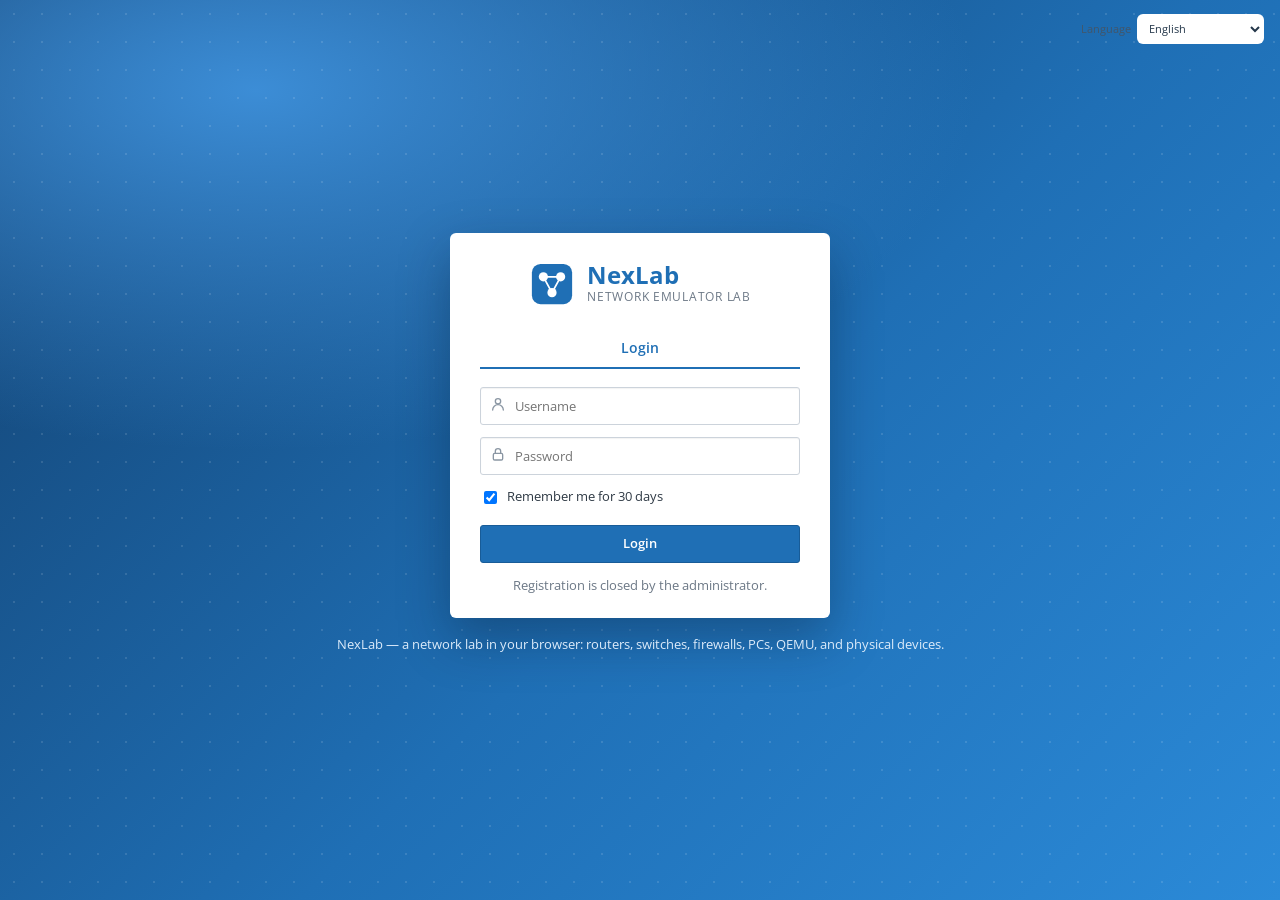
==== commit e3b64ca3: "Add modern NexLab website and release download flow Co-authored-by: Copilot <223556219+Copilot@users" ====
--- a/static/index.html
+++ b/static/index.html
@@ -1,5 +1,5 @@
 <!doctype html>
-<html lang="id">
+<html lang="en">
 <head>
 <meta charset="utf-8">
 <meta name="viewport" content="width=device-width,initial-scale=1">
@@ -8,13 +8,20 @@
 <link rel="preconnect" href="https://fonts.googleapis.com">
 <link href="https://fonts.googleapis.com/css2?family=Open+Sans:wght@400;600;700&family=JetBrains+Mono:wght@400;600&display=swap" rel="stylesheet">
 <link rel="stylesheet" href="/static/vendor/xterm.css">
-<link rel="stylesheet" href="/static/css/app.css?v=pnet3">
+<link rel="stylesheet" href="/static/css/app.css?v=pnet13">
 <script type="importmap">{"imports":{"three":"/static/vendor/three.module.min.js","three/addons/":"/static/vendor/addons/"}}</script>
 </head>
 <body>
 
 <!-- ============ AUTH ============ -->
 <section id="auth" class="hidden">
+  <label class="language-control auth-language" aria-label="Language">
+    <span>Language</span>
+    <select data-language-select>
+      <option value="en">English</option>
+      <option value="id">Bahasa Indonesia</option>
+    </select>
+  </label>
   <div class="auth-box">
     <div class="auth-logo">
       <svg class="brand-mark lg" viewBox="0 0 32 32"><rect x="2" y="2" width="28" height="28" rx="6" fill="#1F6FB5"/><circle cx="10" cy="11" r="3.2" fill="#fff"/><circle cx="22" cy="11" r="3.2" fill="#fff"/><circle cx="16" cy="22" r="3.2" fill="#fff"/><path d="M10 11L22 11L16 22Z" fill="none" stroke="#fff" stroke-width="1.2"/></svg>
@@ -54,6 +61,13 @@
       <a href="#/users" data-nav="users" data-ico="users" class="admin-only">Manajemen user</a>
       <a href="#/help" data-nav="help" data-ico="help">Panduan</a>
     </nav>
+    <label class="language-control app-language" aria-label="Language">
+      <span>Language</span>
+      <select data-language-select>
+        <option value="en">English</option>
+        <option value="id">Bahasa Indonesia</option>
+      </select>
+    </label>
     <div class="user-chip">
       <button class="user-btn" id="avatarBtn" title="Akun"><span class="avatar" data-ico="user"></span><span id="whoami"></span><span class="car" data-ico="caret"></span></button>
     </div>
@@ -71,6 +85,7 @@
 <script src="/static/js/guide.js?v=pnet3"></script>
 <script src="/static/js/editor.js?v=pnet3"></script>
 <script src="/static/js/editor-plus.js?v=pnet3"></script>
-<script src="/static/js/app.js?v=pnet3"></script>
+<script src="/static/js/i18n.js?v=pnet13"></script>
+<script src="/static/js/app.js?v=pnet13"></script>
 </body>
 </html>
--- a/static/css/app.css
+++ b/static/css/app.css
@@ -58,6 +58,12 @@
   background:radial-gradient(1200px 600px at 20% 10%,#3C8DD6 0,transparent 60%),linear-gradient(135deg,#123E6B 0%,#1F6FB5 55%,#2B8AD8 100%)}
 #auth::before{content:"";position:absolute;inset:0;opacity:.12;pointer-events:none;
   background-image:radial-gradient(#fff 1.2px,transparent 1.4px);background-size:28px 28px}
+.language-control{display:flex;align-items:center;gap:6px;color:#42566a;font-size:11px;white-space:nowrap}
+.language-control select{height:30px;max-width:145px;border:1px solid rgba(255,255,255,.3);border-radius:6px;padding:0 7px;background:#fff;color:#24374a;font-size:11px}
+.auth-language{position:absolute;z-index:2;top:14px;right:16px}
+.app-language{margin-left:auto;color:#e3effa}
+.app-language select{height:28px;background:rgba(255,255,255,.1);color:#fff}
+.app-language option{color:#24374a}
 .auth-box{position:relative;width:100%;max-width:380px;background:#fff;border-radius:var(--r-l);box-shadow:0 20px 50px rgba(5,25,50,.35);padding:28px 30px 22px}
 .auth-logo{display:flex;align-items:center;gap:12px;justify-content:center}
 .auth-title{font-size:24px;font-weight:700;color:var(--pri);line-height:1.1}
@@ -285,6 +291,8 @@
   #editor.ins-open .zoomctl{right:12px}
   .nav a{padding:0 9px}.nav a span{display:none}
   .topbar .appTitle{display:none}
+  .language-control span{display:none}
+  .language-control select{max-width:110px}
 }
 #gTemp{pointer-events:none}
 .seg{display:flex;gap:2px;background:#fff;border:1px solid var(--line);border-radius:var(--r-s);padding:2px}
